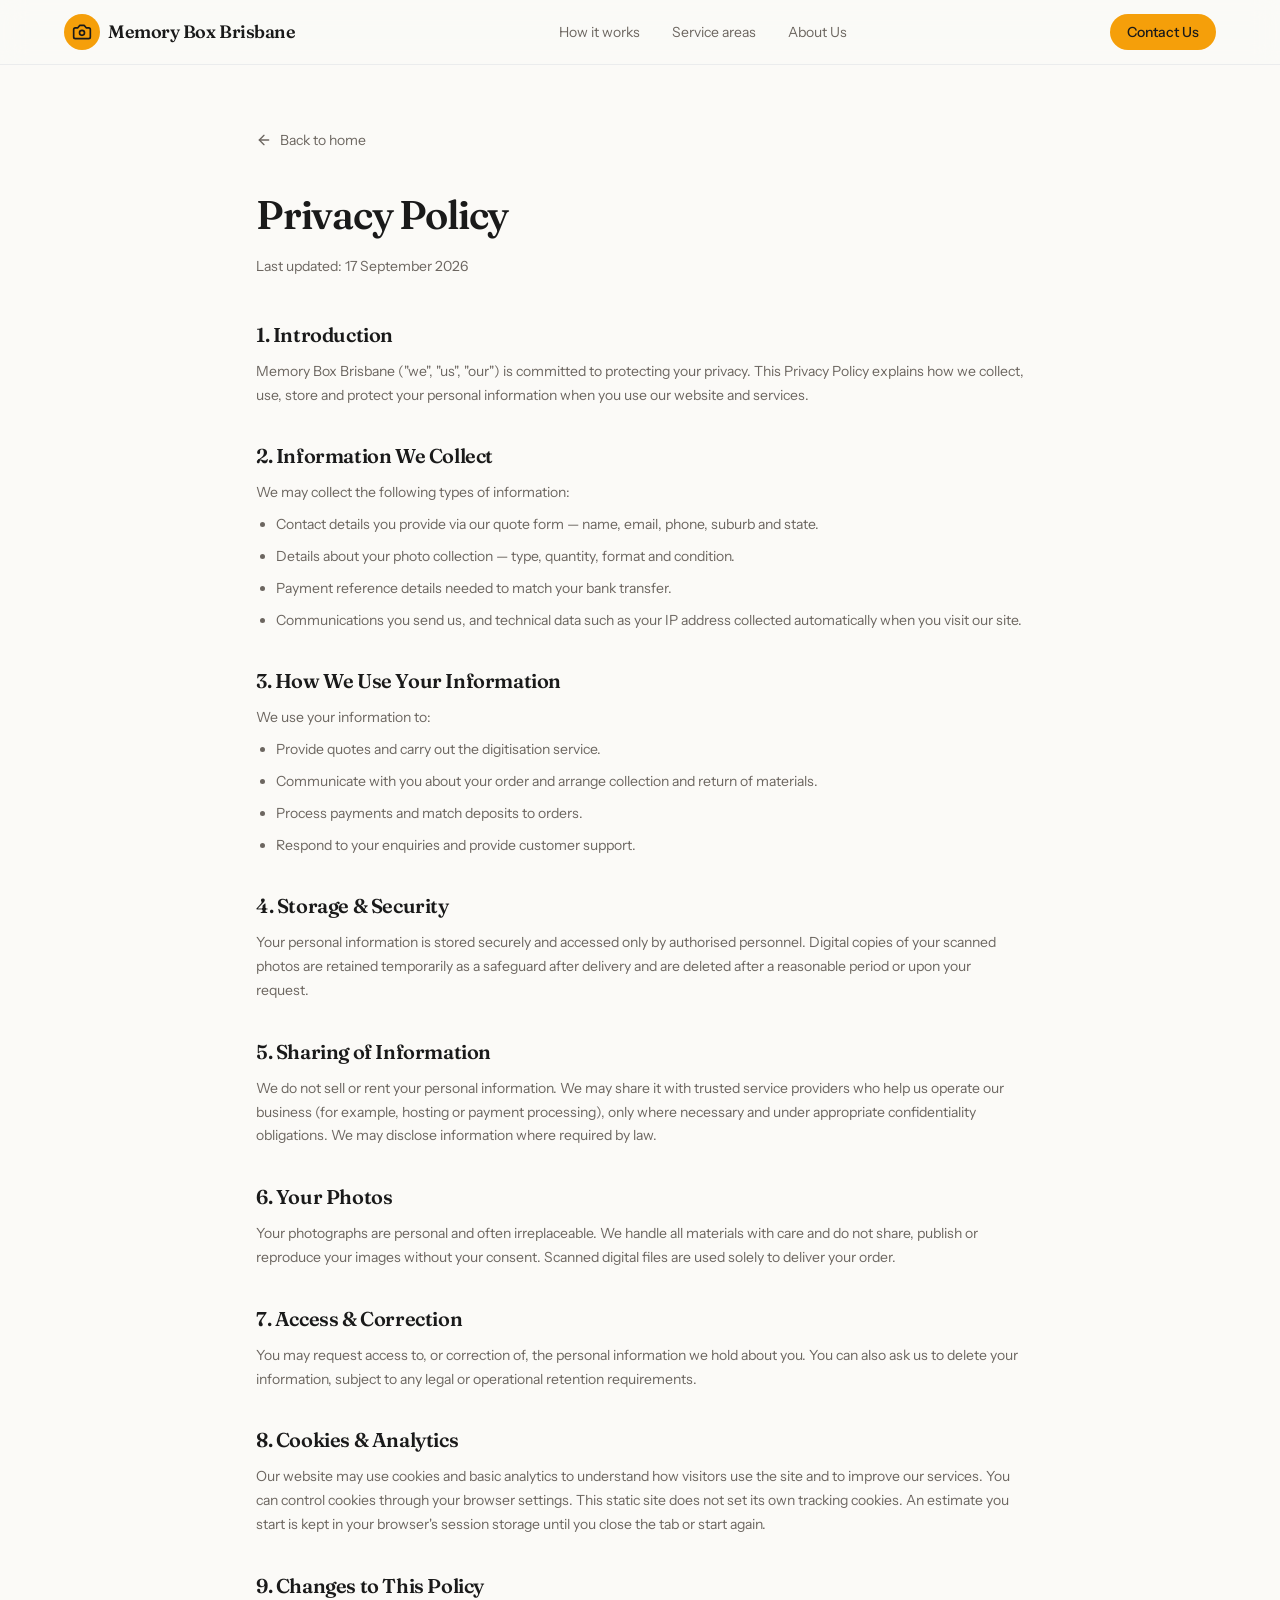
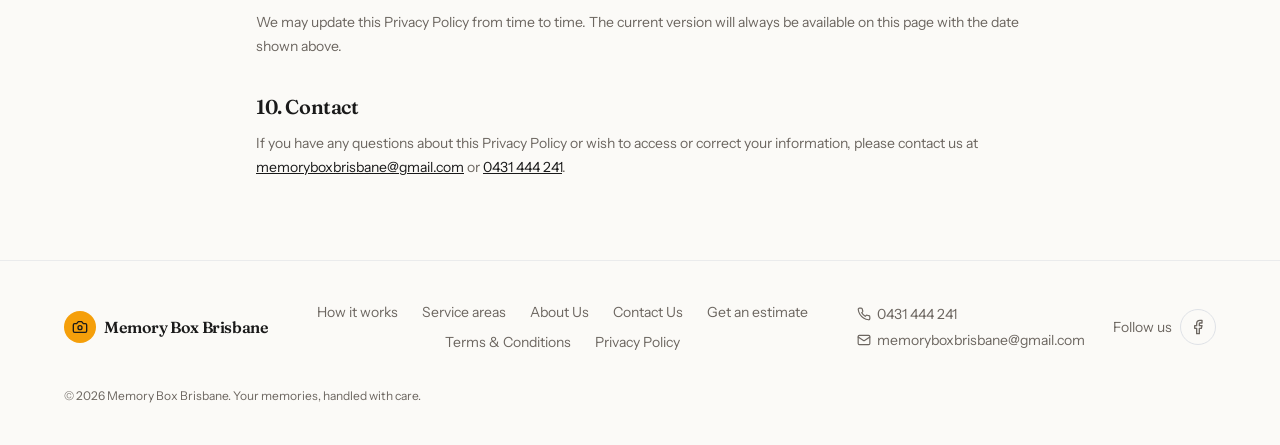
==== privacy/index.html @ 36e0ad59 "Add a static Memory Box Brisbane site for GitHub Pages. Rebuild the public homepage, estimate questi" ====
<!DOCTYPE html>
<html lang="en-AU">
<head>
  <meta charset="utf-8">
  <meta name="viewport" content="width=device-width, initial-scale=1">
  <title>Privacy | Memory Box Brisbane</title>
  <meta name="description" content="Privacy policy for Memory Box Brisbane. How we collect, use, and protect your personal information and photographs.">
  <link rel="canonical" href="https://ofirro1.github.io/memory-box-brisbane/privacy/">
  <meta name="theme-color" content="#fbf8f4">
  <link rel="icon" href="../images/logo.png" type="image/png">
  <link rel="preconnect" href="https://fonts.googleapis.com">
  <link rel="preconnect" href="https://fonts.gstatic.com" crossorigin>
  <link href="https://fonts.googleapis.com/css2?family=Fraunces:opsz,wght@9..144,400;9..144,500;9..144,600;9..144,700&family=Instrument+Sans:wght@400;500;600;700&display=swap" rel="stylesheet">
  <link rel="stylesheet" href="../css/styles.css">
</head>
<body>
  <a class="skip-link" href="#main">Skip to content</a>
  <header class="site-header">
    <div class="wrap header-inner">
      <a class="brand" href="../">
        <span class="brand-mark"><svg class="icon icon-md" aria-hidden="true"><use href="../icons.svg#i-camera"></use></svg></span>
        Memory Box Brisbane
      </a>
      <nav class="nav-desktop" aria-label="Primary">
        <a href="../#how-it-works">How it works</a>
        <a href="../#areas">Service areas</a>
        <a href="../#about">About Us</a>
      </nav>
      <div class="header-actions">
        <a class="btn btn-primary btn-sm header-cta" href="mailto:memoryboxbrisbane@gmail.com?subject=I%20want%20to%20know%20more">Contact Us</a>
        <button class="nav-toggle" type="button" data-nav-toggle aria-expanded="false" aria-controls="mobile-nav" aria-label="Toggle menu">
          <svg class="icon icon-md" data-icon-menu aria-hidden="true"><use href="../icons.svg#i-menu"></use></svg>
          <svg class="icon icon-md" data-icon-close aria-hidden="true"><use href="../icons.svg#i-x"></use></svg>
        </button>
      </div>
    </div>
    <div class="mobile-nav" id="mobile-nav" data-nav-panel hidden>
      <a href="../#how-it-works">How it works</a>
      <a href="../#areas">Service areas</a>
      <a href="../#about">About Us</a>
      <a class="btn btn-primary btn-sm" href="mailto:memoryboxbrisbane@gmail.com?subject=I%20want%20to%20know%20more">
        <svg class="icon" aria-hidden="true"><use href="../icons.svg#i-mail"></use></svg>
        Contact Us
      </a>
    </div>
  </header>

  <main id="main" class="legal">
    <article class="wrap-legal">
      <a class="back-link" href="../">
        <svg class="icon" aria-hidden="true"><use href="../icons.svg#i-arrowleft"></use></svg>
        Back to home
      </a>
      <h1>Privacy Policy</h1>
      <p class="updated">Last updated: 17 September 2026</p>
      <div class="legal-body">
        <section>
          <h2>1. Introduction</h2>
          <p>Memory Box Brisbane ("we", "us", "our") is committed to protecting your privacy. This Privacy Policy explains how we collect, use, store and protect your personal information when you use our website and services.</p>
        </section>
        <section>
          <h2>2. Information We Collect</h2>
          <p>We may collect the following types of information:</p>
          <ul>
            <li>Contact details you provide via our quote form — name, email, phone, suburb and state.</li>
            <li>Details about your photo collection — type, quantity, format and condition.</li>
            <li>Payment reference details needed to match your bank transfer.</li>
            <li>Communications you send us, and technical data such as your IP address collected automatically when you visit our site.</li>
          </ul>
        </section>
        <section>
          <h2>3. How We Use Your Information</h2>
          <p>We use your information to:</p>
          <ul>
            <li>Provide quotes and carry out the digitisation service.</li>
            <li>Communicate with you about your order and arrange collection and return of materials.</li>
            <li>Process payments and match deposits to orders.</li>
            <li>Respond to your enquiries and provide customer support.</li>
          </ul>
        </section>
        <section>
          <h2>4. Storage &amp; Security</h2>
          <p>Your personal information is stored securely and accessed only by authorised personnel. Digital copies of your scanned photos are retained temporarily as a safeguard after delivery and are deleted after a reasonable period or upon your request.</p>
        </section>
        <section>
          <h2>5. Sharing of Information</h2>
          <p>We do not sell or rent your personal information. We may share it with trusted service providers who help us operate our business (for example, hosting or payment processing), only where necessary and under appropriate confidentiality obligations. We may disclose information where required by law.</p>
        </section>
        <section>
          <h2>6. Your Photos</h2>
          <p>Your photographs are personal and often irreplaceable. We handle all materials with care and do not share, publish or reproduce your images without your consent. Scanned digital files are used solely to deliver your order.</p>
        </section>
        <section>
          <h2>7. Access &amp; Correction</h2>
          <p>You may request access to, or correction of, the personal information we hold about you. You can also ask us to delete your information, subject to any legal or operational retention requirements.</p>
        </section>
        <section>
          <h2>8. Cookies &amp; Analytics</h2>
          <p>Our website may use cookies and basic analytics to understand how visitors use the site and to improve our services. You can control cookies through your browser settings. This static site does not set its own tracking cookies. An estimate you start is kept in your browser's session storage until you close the tab or start again.</p>
        </section>
        <section>
          <h2>9. Changes to This Policy</h2>
          <p>We may update this Privacy Policy from time to time. The current version will always be available on this page with the date shown above.</p>
        </section>
        <section>
          <h2>10. Contact</h2>
          <p>If you have any questions about this Privacy Policy or wish to access or correct your information, please contact us at <a href="mailto:memoryboxbrisbane@gmail.com">memoryboxbrisbane@gmail.com</a> or <a href="tel:0431444241">0431 444 241</a>.</p>
        </section>
      </div>
    </article>
  </main>

  <footer class="site-footer">
    <div class="wrap">
      <div class="footer-row">
        <a class="brand footer-brand" href="../">
          <span class="brand-mark sm"><svg class="icon" aria-hidden="true"><use href="../icons.svg#i-camera"></use></svg></span>
          Memory Box Brisbane
        </a>
        <nav class="footer-links" aria-label="Footer">
          <a href="../#how-it-works">How it works</a>
          <a href="../#areas">Service areas</a>
          <a href="../#about">About Us</a>
          <a href="mailto:memoryboxbrisbane@gmail.com?subject=I%20want%20to%20know%20more">Contact Us</a>
          <a href="../quote/">Get an estimate</a>
          <a href="../terms/">Terms &amp; Conditions</a>
          <a href="./">Privacy Policy</a>
        </nav>
        <div class="footer-contact">
          <a href="tel:0431444241"><svg class="icon icon-xs" aria-hidden="true"><use href="../icons.svg#i-phone"></use></svg> 0431 444 241</a>
          <a href="mailto:memoryboxbrisbane@gmail.com"><svg class="icon icon-xs" aria-hidden="true"><use href="../icons.svg#i-mail"></use></svg> memoryboxbrisbane@gmail.com</a>
        </div>
        <div class="follow">
          <span>Follow us</span>
          <a class="icon-btn" href="https://www.facebook.com/profile.php?id=61593929076750" target="_blank" rel="noopener noreferrer" aria-label="Follow us on Facebook">
            <svg class="icon" aria-hidden="true"><use href="../icons.svg#i-facebook"></use></svg>
          </a>
        </div>
      </div>
      <p class="copy">© <span id="year">2026</span> Memory Box Brisbane. Your memories, handled with care.</p>
    </div>
  </footer>
  <div class="mobile-bar">
    <div class="mobile-bar-inner">
      <a class="btn btn-call" href="tel:0431444241"><svg class="icon" aria-hidden="true"><use href="../icons.svg#i-phone"></use></svg> Call</a>
      <a class="btn btn-primary" href="mailto:memoryboxbrisbane@gmail.com?subject=I%20want%20to%20know%20more"><svg class="icon" aria-hidden="true"><use href="../icons.svg#i-mail"></use></svg> Contact Us</a>
    </div>
  </div>
  <script src="../js/site.js"></script>
  <script>document.getElementById("year").textContent = new Date().getFullYear();</script>
</body>
</html>
---- css/styles.css ----
/* Memory Box Brisbane — static styles matched to the live site tokens. */

:root {
  --background: 40 33% 97.6%;
  --foreground: 0 0% 10%;
  --card: 0 0% 100%;
  --card-foreground: 0 0% 10%;
  --primary: 38 92% 50%;
  --primary-foreground: 0 0% 10%;
  --secondary: 40 25% 93%;
  --secondary-foreground: 0 0% 10%;
  --muted: 40 25% 93%;
  --muted-foreground: 30 6% 40%;
  --accent: 48 96% 89%;
  --accent-foreground: 0 0% 10%;
  --border: 220 14% 89%;
  --input: 220 14% 89%;
  --ring: 38 92% 50%;
  --radius: 0.75rem;
  --font-heading: "Fraunces", ui-serif, Georgia, serif;
  --font-body: "Instrument Sans", ui-sans-serif, system-ui, sans-serif;
  --shadow-photo: 0 30px 60px -15px rgba(0, 0, 0, 0.25);
  --shadow-card: 0 20px 50px -20px rgba(0, 0, 0, 0.2);
  --header-h: 4rem;
  --bar-h: 4.25rem;
  color-scheme: light;
}

*,
*::before,
*::after {
  box-sizing: border-box;
}

[hidden] {
  display: none !important;
}

html {
  scroll-behavior: smooth;
}

body {
  margin: 0;
  min-height: 100vh;
  background: hsl(var(--background));
  color: hsl(var(--foreground));
  font-family: var(--font-body);
  font-size: 1rem;
  line-height: 1.6;
  -webkit-font-smoothing: antialiased;
  text-rendering: optimizeLegibility;
}

img {
  max-width: 100%;
  display: block;
}

button,
input,
select,
textarea {
  font: inherit;
  color: inherit;
}

a {
  color: inherit;
}

h1,
h2,
h3,
p {
  margin: 0;
}

.skip-link {
  position: absolute;
  left: 1rem;
  top: -4rem;
  z-index: 80;
  background: hsl(var(--primary));
  color: hsl(var(--primary-foreground));
  padding: 0.5rem 1rem;
  border-radius: 999px;
  text-decoration: none;
}

.skip-link:focus {
  top: 0.75rem;
}

.wrap {
  width: min(72rem, calc(100% - 2.5rem));
  margin-inline: auto;
}

.wrap-narrow {
  width: min(42rem, calc(100% - 2.5rem));
  margin-inline: auto;
}

.wrap-legal {
  width: min(48rem, calc(100% - 2.5rem));
  margin-inline: auto;
}

.heading {
  font-family: var(--font-heading);
  font-weight: 500;
  letter-spacing: -0.025em;
  line-height: 1.15;
}

.muted {
  color: hsl(var(--muted-foreground));
}

.icon {
  width: 1rem;
  height: 1rem;
  display: block;
  flex: none;
  overflow: visible;
}

.icon-xs { width: 0.875rem; height: 0.875rem; }
.icon-sm { width: 1rem; height: 1rem; }
.icon-md { width: 1.25rem; height: 1.25rem; }

/* Header */

.site-header {
  position: sticky;
  top: 0;
  z-index: 40;
  border-bottom: 1px solid hsl(var(--border) / 0.6);
  background: hsl(var(--background) / 0.8);
  backdrop-filter: blur(12px);
  -webkit-backdrop-filter: blur(12px);
}

.header-inner {
  height: var(--header-h);
  display: flex;
  align-items: center;
  justify-content: space-between;
  gap: 1rem;
}

.brand {
  display: inline-flex;
  align-items: center;
  gap: 0.5rem;
  text-decoration: none;
  font-family: var(--font-heading);
  font-weight: 600;
  letter-spacing: -0.025em;
  font-size: 1.125rem;
  line-height: 1;
}

.brand-mark {
  width: 2.25rem;
  height: 2.25rem;
  border-radius: 999px;
  background: hsl(var(--primary));
  color: hsl(var(--primary-foreground));
  display: inline-flex;
  align-items: center;
  justify-content: center;
}

.brand-mark.sm {
  width: 2rem;
  height: 2rem;
}

.nav-desktop {
  display: none;
  align-items: center;
  gap: 2rem;
}

.nav-desktop a,
.footer-links a {
  color: hsl(var(--muted-foreground));
  text-decoration: none;
  font-size: 0.875rem;
  transition: color 0.15s ease;
}

.nav-desktop a:hover,
.footer-links a:hover,
.text-link:hover {
  color: hsl(var(--foreground));
}

.header-actions {
  display: flex;
  align-items: center;
  gap: 0.5rem;
}

.nav-toggle {
  display: inline-flex;
  align-items: center;
  justify-content: center;
  width: 2.5rem;
  height: 2.5rem;
  border: 0;
  background: transparent;
  padding: 0;
  cursor: pointer;
  border-radius: 999px;
}

.nav-toggle:hover {
  background: hsl(var(--secondary));
}

.mobile-nav {
  display: none;
  border-top: 1px solid hsl(var(--border) / 0.6);
  background: hsl(var(--background));
  padding: 1rem 1.25rem 1.15rem;
}

.mobile-nav.is-open {
  display: block;
}

.nav-toggle [data-icon-close] {
  display: none;
}

.nav-toggle.is-open [data-icon-menu] {
  display: none;
}

.nav-toggle.is-open [data-icon-close] {
  display: block;
}

.mobile-nav a {
  display: block;
  text-decoration: none;
  font-size: 0.875rem;
  padding: 0.45rem 0;
}

.mobile-nav a.btn {
  display: inline-flex;
  margin-top: 0.35rem;
}

.mobile-nav .btn {
  width: 100%;
  margin-top: 0.55rem;
}

/* Buttons */

.btn {
  display: inline-flex;
  align-items: center;
  justify-content: center;
  gap: 0.45rem;
  border: 1px solid transparent;
  border-radius: 999px;
  text-decoration: none;
  cursor: pointer;
  font-weight: 500;
  line-height: 1;
  white-space: nowrap;
  transition: background-color 0.15s ease, color 0.15s ease, border-color 0.15s ease, opacity 0.15s ease;
}

.btn:focus-visible,
.nav-toggle:focus-visible,
.choice:focus-visible,
.field input:focus-visible,
.field select:focus-visible,
.field textarea:focus-visible,
.text-link:focus-visible,
.icon-btn:focus-visible {
  outline: 2px solid hsl(var(--ring));
  outline-offset: 2px;
}

.btn-primary {
  background: hsl(var(--primary));
  color: hsl(var(--primary-foreground));
}

.btn-primary:hover {
  background: hsl(var(--primary) / 0.9);
}

.btn-ghost {
  background: transparent;
  color: hsl(var(--foreground));
}

.btn-ghost:hover {
  background: hsl(var(--accent));
}

.btn-outline {
  background: hsl(var(--card));
  border-color: hsl(var(--border));
}

.btn-outline:hover {
  background: hsl(var(--accent));
}

.btn-sm {
  height: 2.25rem;
  padding: 0 1rem;
  font-size: 0.875rem;
}

.btn-lg {
  height: 3rem;
  padding: 0 1.75rem;
  font-size: 1rem;
}

.btn:disabled {
  opacity: 0.5;
  cursor: not-allowed;
}

.header-cta {
  display: none;
}

.text-link {
  color: hsl(var(--muted-foreground));
  font-size: 0.875rem;
  font-weight: 500;
  text-decoration: none;
}

.text-link:hover {
  color: hsl(var(--foreground));
}

.inline-actions {
  display: flex;
  flex-wrap: wrap;
  align-items: center;
  gap: 0.75rem;
}

/* Hero */

.hero {
  padding: 4rem 0;
}

.hero-grid,
.split {
  display: grid;
  grid-template-columns: 1fr;
  gap: 2.5rem;
  align-items: center;
}

.hero h1 {
  margin-top: 1.25rem;
  font-family: var(--font-heading);
  font-weight: 500;
  font-size: 2.25rem;
  line-height: 1.05;
  letter-spacing: -0.03em;
  text-wrap: balance;
}

.lede {
  margin-top: 1.25rem;
  max-width: 28rem;
  font-size: 1.125rem;
  color: hsl(var(--muted-foreground));
}

.hero .inline-actions {
  margin-top: 2rem;
}

.pill {
  display: inline-flex;
  align-items: center;
  gap: 0.5rem;
  border-radius: 999px;
  background: hsl(var(--accent));
  color: hsl(var(--accent-foreground));
  padding: 0.25rem 0.75rem;
  font-size: 0.75rem;
  font-weight: 500;
}

.pill .icon {
  color: hsl(var(--primary));
}

.pill-soft {
  background: hsl(var(--primary) / 0.1);
  color: hsl(var(--primary));
  font-weight: 600;
}

.photo-frame {
  overflow: hidden;
  border-radius: 1rem;
  box-shadow: var(--shadow-photo);
  background: hsl(var(--secondary));
}

.photo-frame img {
  width: 100%;
  height: 100%;
  object-fit: cover;
}

.ratio-4-5 { aspect-ratio: 4 / 5; }
.ratio-4-3 { aspect-ratio: 4 / 3; }
.ratio-1 { aspect-ratio: 1; }

/* How it works */

.how {
  position: relative;
  padding: 4rem 0;
}

.how::before {
  content: "";
  pointer-events: none;
  position: absolute;
  inset: 0;
  opacity: 0.5;
  background-image: radial-gradient(#0000000a 1px, transparent 1px);
  background-size: 3px 3px;
}

.how .wrap,
.band .wrap,
.contact .wrap {
  position: relative;
}

.section-title {
  font-family: var(--font-heading);
  font-weight: 500;
  letter-spacing: -0.025em;
  font-size: 1.875rem;
  line-height: 1.15;
}

.section-lead {
  margin-top: 0.75rem;
  font-size: 1.125rem;
  color: hsl(var(--muted-foreground));
}

.steps {
  list-style: none;
  margin: 2rem 0 0;
  padding: 0;
  display: grid;
  gap: 1.5rem;
}

.steps li {
  display: flex;
  gap: 1rem;
}

.step-icon {
  width: 2.75rem;
  height: 2.75rem;
  flex: none;
  border-radius: 999px;
  background: hsl(var(--primary));
  color: hsl(var(--primary-foreground));
  display: inline-flex;
  align-items: center;
  justify-content: center;
}

.step-title {
  font-family: var(--font-heading);
  font-size: 1.125rem;
  font-weight: 500;
}

.step-text {
  margin-top: 0.25rem;
  color: hsl(var(--muted-foreground));
}

/* Local + about share the warm band */

.band {
  background: color-mix(in hsl, hsl(var(--secondary)) 40%, hsl(var(--background)));
  padding: 4rem 0;
}

.local-grid {
  display: grid;
  gap: 2.5rem;
  align-items: center;
}

.local-copy .section-lead {
  margin-top: 1rem;
}

.chips {
  display: flex;
  flex-wrap: wrap;
  gap: 0.5rem;
  margin-top: 1.5rem;
}

.chip {
  display: inline-flex;
  align-items: center;
  gap: 0.375rem;
  border-radius: 999px;
  border: 1px solid hsl(var(--border));
  background: hsl(var(--card));
  padding: 0.5rem 1rem;
  font-size: 0.875rem;
  font-weight: 500;
}

.chip .icon {
  color: hsl(var(--primary));
}

.price-card {
  border-radius: 1rem;
  border: 1px solid hsl(var(--border));
  background: hsl(var(--card));
  padding: 2rem;
  box-shadow: var(--shadow-card);
}

.price-card h3 {
  margin-top: 1rem;
  font-family: var(--font-heading);
  font-weight: 500;
  font-size: 1.5rem;
  letter-spacing: -0.02em;
  line-height: 1.25;
}

.price-card p {
  margin-top: 0.75rem;
  color: hsl(var(--muted-foreground));
}

.choice {
  position: relative;
}

.choice input[type="radio"] {
  position: absolute;
  opacity: 0;
  width: 1px;
  height: 1px;
  margin: 0;
}

.choice-check .icon {
  opacity: 0;
}

.choice.is-selected .choice-check .icon {
  opacity: 1;
}

.about-intro {
  max-width: 42rem;
  margin: 0 auto;
  text-align: center;
}

.about-intro .section-title {
  margin-top: 1rem;
}

.about-intro .section-lead {
  margin-top: 1rem;
}

.team {
  margin-top: 3.5rem;
  display: grid;
  gap: 2.5rem;
}

.person {
  display: flex;
  flex-direction: column;
  overflow: hidden;
  border-radius: 1rem;
  border: 1px solid hsl(var(--border));
  background: hsl(var(--card));
  box-shadow: var(--shadow-card);
}

.person-photo {
  position: relative;
  overflow: hidden;
}

.person-photo img {
  width: 100%;
  height: 100%;
  object-fit: cover;
  aspect-ratio: 4 / 5;
}

.person-tag {
  position: absolute;
  left: 1rem;
  top: 1rem;
  display: inline-flex;
  align-items: center;
  gap: 0.375rem;
  border-radius: 999px;
  background: hsl(var(--background) / 0.9);
  backdrop-filter: blur(6px);
  padding: 0.25rem 0.75rem;
  font-size: 0.75rem;
  font-weight: 600;
}

.person-tag .icon {
  color: hsl(var(--primary));
}

.person-body {
  padding: 1.75rem;
  display: flex;
  flex-direction: column;
  flex: 1;
}

.person-body h3 {
  font-family: var(--font-heading);
  font-size: 1.5rem;
  font-weight: 500;
  letter-spacing: -0.02em;
}

.person-role {
  margin-top: 0.25rem;
  font-size: 0.875rem;
  font-weight: 500;
  color: hsl(var(--primary));
}

.person-bio {
  margin-top: 1rem;
  display: grid;
  gap: 0.75rem;
}

.person-bio p {
  color: hsl(var(--muted-foreground));
}

/* Contact */

.contact {
  padding: 4rem 0;
}

.contact-lines {
  margin-top: 1.5rem;
  display: grid;
  gap: 0.5rem;
}

.contact-lines a {
  display: inline-flex;
  align-items: center;
  gap: 0.5rem;
  text-decoration: none;
  font-weight: 500;
}

.contact-lines a:hover {
  color: hsl(var(--primary));
}

.contact-lines .icon,
.contact-aside .icon,
.fine .icon {
  color: hsl(var(--primary));
}

.contact-actions {
  margin-top: 1.5rem;
}

.fb-link {
  display: inline-flex;
  align-items: center;
  gap: 0.5rem;
  color: hsl(var(--muted-foreground));
  text-decoration: none;
  font-size: 0.875rem;
  font-weight: 500;
}

.fb-link:hover {
  color: hsl(var(--primary));
}

.icon-btn {
  width: 2.25rem;
  height: 2.25rem;
  border-radius: 999px;
  border: 1px solid hsl(var(--border));
  display: inline-flex;
  align-items: center;
  justify-content: center;
  color: hsl(var(--muted-foreground));
  text-decoration: none;
  transition: background-color 0.15s ease, color 0.15s ease, border-color 0.15s ease;
}

.fb-link:hover .icon-btn,
.icon-btn:hover {
  border-color: hsl(var(--primary));
  background: hsl(var(--primary));
  color: hsl(var(--primary-foreground));
}

.fine {
  margin-top: 1.5rem;
  display: flex;
  align-items: center;
  gap: 0.375rem;
  font-size: 0.875rem;
  color: hsl(var(--muted-foreground));
}

/* Footer */

.site-footer {
  border-top: 1px solid hsl(var(--border) / 0.6);
  background: hsl(var(--background));
  padding: 2.5rem 0 1.5rem;
}

.footer-row {
  display: flex;
  flex-direction: column;
  align-items: flex-start;
  gap: 1.5rem;
}

.footer-links {
  display: flex;
  flex-wrap: wrap;
  gap: 0.5rem 1.5rem;
}

.footer-contact {
  display: grid;
  gap: 0.25rem;
}

.footer-contact a {
  display: inline-flex;
  align-items: center;
  gap: 0.375rem;
  color: hsl(var(--muted-foreground));
  text-decoration: none;
  font-size: 0.875rem;
}

.footer-contact a:hover {
  color: hsl(var(--foreground));
}

.follow {
  display: flex;
  align-items: center;
  gap: 0.5rem;
  color: hsl(var(--muted-foreground));
  font-size: 0.875rem;
}

.copy {
  margin-top: 2rem;
  font-size: 0.75rem;
  color: hsl(var(--muted-foreground));
}

.brand.footer-brand {
  font-size: 1rem;
}

/* Mobile call bar */

.mobile-bar {
  position: fixed;
  left: 0;
  right: 0;
  bottom: 0;
  z-index: 30;
  border-top: 1px solid hsl(var(--border) / 0.6);
  background: hsl(var(--background) / 0.85);
  backdrop-filter: blur(12px);
  -webkit-backdrop-filter: blur(12px);
  padding: 0.75rem 1rem;
}

.mobile-bar-inner {
  display: flex;
  gap: 0.5rem;
}

.mobile-bar .btn {
  flex: 1;
  height: 2.5rem;
  font-size: 0.875rem;
}

.btn-call {
  background: transparent;
  border-color: hsl(var(--border));
}

.btn-call .icon {
  color: hsl(var(--primary));
}

main {
  padding-bottom: calc(var(--bar-h) + 0.5rem);
}

.site-footer {
  margin-bottom: var(--bar-h);
}

/* Legal */

.legal {
  padding: 4rem 0 5rem;
}

.back-link {
  display: inline-flex;
  align-items: center;
  gap: 0.5rem;
  margin-bottom: 2rem;
  color: hsl(var(--muted-foreground));
  text-decoration: none;
  font-size: 0.875rem;
}

.back-link:hover {
  color: hsl(var(--foreground));
}

.legal h1 {
  font-family: var(--font-heading);
  font-weight: 600;
  font-size: 2.25rem;
  letter-spacing: -0.03em;
}

.updated {
  margin-top: 0.5rem;
  font-size: 0.875rem;
  color: hsl(var(--muted-foreground));
}

.legal-body {
  margin-top: 2.5rem;
  display: grid;
  gap: 2rem;
  font-size: 0.875rem;
  line-height: 1.7;
  color: hsl(var(--muted-foreground));
}

.legal-body h2 {
  font-family: var(--font-heading);
  font-size: 1.25rem;
  font-weight: 600;
  color: hsl(var(--foreground));
  letter-spacing: -0.02em;
}

.legal-body p,
.legal-body li {
  margin-top: 0.5rem;
}

.legal-body ul {
  margin: 0.5rem 0 0;
  padding-left: 1.25rem;
}

.legal-body a {
  color: hsl(var(--foreground));
}

/* Quote */

.quote {
  padding: 3rem 0 4.5rem;
}

.quote-intro {
  text-align: center;
}

.quote-intro h1 {
  font-family: var(--font-heading);
  font-weight: 500;
  font-size: 1.875rem;
  letter-spacing: -0.025em;
}

.quote-intro p {
  margin-top: 0.75rem;
  color: hsl(var(--muted-foreground));
}

.quote-card {
  margin-top: 2rem;
}

.progress-meta {
  display: flex;
  justify-content: space-between;
  margin-bottom: 0.5rem;
  font-size: 0.75rem;
  color: hsl(var(--muted-foreground));
}

.progress-bars {
  display: flex;
  gap: 0.375rem;
}

.progress-bars span {
  height: 0.375rem;
  flex: 1;
  border-radius: 999px;
  background: hsl(var(--border));
  transition: background-color 0.4s ease;
}

.progress-bars span.is-on {
  background: hsl(var(--primary));
}

.step {
  min-height: 20rem;
  margin-top: 1.5rem;
}

.step h2 {
  font-family: var(--font-heading);
  font-weight: 500;
  font-size: 1.5rem;
}

.step .hint {
  margin-top: 0.25rem;
  font-size: 0.875rem;
  color: hsl(var(--muted-foreground));
}

.choices {
  margin-top: 1.25rem;
  display: grid;
  gap: 0.75rem;
}

.choice {
  width: 100%;
  display: flex;
  align-items: center;
  gap: 0.75rem;
  text-align: left;
  border-radius: 1rem;
  border: 1px solid hsl(var(--border));
  background: hsl(var(--card));
  padding: 1rem;
  cursor: pointer;
  transition: border-color 0.2s ease, background-color 0.2s ease, box-shadow 0.2s ease;
}

.choice:hover {
  border-color: hsl(var(--primary) / 0.5);
  background: hsl(var(--accent) / 0.4);
}

.choice.is-selected {
  border-color: hsl(var(--primary));
  background: hsl(var(--accent));
  box-shadow: 0 8px 30px -12px rgba(245, 158, 11, 0.45);
}

.choice-icon {
  width: 2.5rem;
  height: 2.5rem;
  flex: none;
  border-radius: 0.75rem;
  display: inline-flex;
  align-items: center;
  justify-content: center;
  background: hsl(var(--secondary));
  color: hsl(var(--muted-foreground));
}

.choice.is-selected .choice-icon {
  background: hsl(var(--primary));
  color: hsl(var(--primary-foreground));
}

.choice-copy {
  flex: 1;
  min-width: 0;
}

.choice-copy strong {
  display: block;
  font-weight: 500;
}

.choice-copy span {
  display: block;
  margin-top: 0.125rem;
  font-size: 0.875rem;
  color: hsl(var(--muted-foreground));
  font-weight: 400;
}

.choice-check {
  width: 1.25rem;
  height: 1.25rem;
  border-radius: 999px;
  border: 1px solid hsl(var(--border));
  display: inline-flex;
  align-items: center;
  justify-content: center;
  flex: none;
}

.choice.is-selected .choice-check {
  border-color: hsl(var(--primary));
  background: hsl(var(--primary));
  color: hsl(var(--primary-foreground));
}

.fields {
  margin-top: 1.25rem;
  display: grid;
  gap: 1rem;
}

.field-row {
  display: grid;
  gap: 1rem;
}

.field label {
  display: block;
  margin-bottom: 0.5rem;
  font-size: 0.875rem;
  font-weight: 500;
}

.field input,
.field select,
.field textarea {
  width: 100%;
  border-radius: 0.75rem;
  border: 1px solid hsl(var(--input));
  background: transparent;
  box-shadow: 0 1px 2px rgba(0, 0, 0, 0.04);
  padding: 0 0.75rem;
  height: 3rem;
}

.field textarea {
  height: auto;
  padding: 0.75rem;
  resize: vertical;
}

.review {
  margin-top: 1.25rem;
  border: 1px solid hsl(var(--border));
  border-radius: 1rem;
  background: hsl(var(--card));
  overflow: hidden;
}

.review div {
  display: flex;
  justify-content: space-between;
  gap: 1rem;
  padding: 0.75rem 1rem;
  border-top: 1px solid hsl(var(--border));
}

.review div:first-child {
  border-top: 0;
}

.review dt {
  font-size: 0.875rem;
  color: hsl(var(--muted-foreground));
}

.review dd {
  margin: 0;
  font-size: 0.875rem;
  font-weight: 500;
  text-align: right;
}

.wizard-nav {
  margin-top: 2rem;
  display: flex;
  align-items: center;
  justify-content: space-between;
  gap: 0.75rem;
}

.estimate {
  margin-top: 2rem;
}

.estimate-hero {
  text-align: center;
}

.plan-card {
  margin-top: 2rem;
  border-radius: 1.5rem;
  border: 1px solid hsl(var(--border));
  background: hsl(var(--card));
  padding: 2rem 1.25rem;
  text-align: center;
  box-shadow: 0 20px 60px -25px rgba(0, 0, 0, 0.25);
}

.plan-kicker {
  font-size: 0.875rem;
  color: hsl(var(--muted-foreground));
}

.plan-price {
  margin-top: 0.5rem;
  font-family: var(--font-heading);
  font-weight: 600;
  font-size: clamp(2.6rem, 8vw, 3.75rem);
  letter-spacing: -0.03em;
  line-height: 1;
}

.discount-badge {
  margin-top: 1rem;
  display: inline-flex;
  align-items: center;
  gap: 0.5rem;
  border-radius: 999px;
  background: hsl(var(--primary));
  color: hsl(var(--primary-foreground));
  padding: 0.5rem 1.25rem;
  font-size: 1rem;
  font-weight: 700;
  box-shadow: 0 1px 2px rgba(0, 0, 0, 0.06);
}

.plan-note {
  margin-top: 0.75rem;
  font-size: 0.875rem;
  color: hsl(var(--muted-foreground));
}

.plan-meta {
  margin-top: 1.25rem;
  display: flex;
  flex-wrap: wrap;
  justify-content: center;
  gap: 0.25rem 0.5rem;
  font-size: 0.75rem;
  color: hsl(var(--muted-foreground));
}

.accept-panel,
.paid-panel {
  margin-top: 2rem;
  border-radius: 1.5rem;
  border: 1px solid hsl(var(--border));
  background: color-mix(in hsl, hsl(var(--secondary)) 40%, hsl(var(--background)));
  padding: 1.5rem 1.25rem 1.75rem;
  text-align: left;
}

.accept-panel h2,
.bank-card h3,
.next-card h3 {
  font-family: var(--font-heading);
  font-weight: 500;
  font-size: 1.25rem;
}

.accept-panel > p,
.bank-card > p,
.next-card > p {
  margin-top: 0.5rem;
  font-size: 0.875rem;
  color: hsl(var(--muted-foreground));
}

.deposit-row {
  margin-top: 1rem;
  display: flex;
  align-items: center;
  gap: 0.75rem;
  border-radius: 1rem;
  border: 1px solid hsl(var(--border));
  background: hsl(var(--card));
  padding: 1rem;
  font-size: 0.875rem;
  color: hsl(var(--muted-foreground));
}

.deposit-row strong {
  margin-left: auto;
  font-family: var(--font-heading);
  font-size: 1.5rem;
  font-weight: 600;
  color: hsl(var(--foreground));
}

.accept-panel .btn,
.stack-btn {
  width: 100%;
  margin-top: 1.25rem;
}

.accepted-banner {
  display: flex;
  align-items: center;
  gap: 0.5rem;
  border-radius: 1rem;
  background: hsl(var(--primary) / 0.1);
  color: hsl(var(--primary));
  padding: 1rem;
  font-weight: 500;
}

.after-grid {
  margin-top: 1.25rem;
  display: grid;
  gap: 1.25rem;
}

.bank-card,
.next-card {
  border-radius: 1rem;
  border: 1px solid hsl(var(--border));
  background: hsl(var(--card));
  padding: 1.5rem;
}

.copy-list {
  margin-top: 1rem;
  display: grid;
  gap: 0.5rem;
}

.copy-row {
  display: flex;
  align-items: center;
  justify-content: space-between;
  gap: 0.75rem;
  border: 1px solid hsl(var(--border));
  border-radius: 0.5rem;
  padding: 0.5rem 0.75rem;
}

.copy-row p {
  font-size: 0.75rem;
  color: hsl(var(--muted-foreground));
}

.copy-row strong {
  display: block;
  font-weight: 500;
  font-size: 0.95rem;
}

.copy-row strong.hl {
  color: hsl(var(--primary));
}

.copy-btn {
  display: inline-flex;
  align-items: center;
  gap: 0.25rem;
  border: 0;
  background: transparent;
  color: hsl(var(--muted-foreground));
  font-size: 0.75rem;
  cursor: pointer;
  padding: 0.25rem;
}

.copy-btn:hover {
  color: hsl(var(--foreground));
}

.next-list {
  margin: 0.75rem 0 0;
  padding: 0;
  list-style: none;
  display: grid;
  gap: 0.75rem;
  font-size: 0.875rem;
  color: hsl(var(--muted-foreground));
}

.next-list li {
  display: flex;
  gap: 0.5rem;
}

.next-list span {
  color: hsl(var(--foreground));
  font-weight: 500;
}

.track-note {
  margin-top: 1.25rem;
  border-radius: 0.75rem;
  background: hsl(var(--accent));
  padding: 1rem;
}

.track-note p {
  font-size: 0.875rem;
  font-weight: 500;
  color: hsl(var(--foreground));
}

.track-note .small {
  margin-top: 0.25rem;
  font-size: 0.75rem;
  font-weight: 400;
  color: hsl(var(--muted-foreground));
}

.care-line {
  margin-top: 1.5rem;
  display: flex;
  align-items: center;
  justify-content: center;
  gap: 0.375rem;
  font-size: 0.875rem;
  color: hsl(var(--muted-foreground));
}

.care-line .icon {
  color: hsl(var(--primary));
}

.noscript-note {
  margin-top: 1.5rem;
  border-radius: 1rem;
  background: hsl(var(--accent));
  padding: 1rem 1.15rem;
}

@media (min-width: 640px) {
  .hero h1 { font-size: 3rem; }
  .section-title { font-size: 2.25rem; }
  .quote-intro h1 { font-size: 2.25rem; }
  .legal h1 { font-size: 2.5rem; }
  .header-cta { display: inline-flex; }
  .choices,
  .field-row { grid-template-columns: 1fr 1fr; }
  .plan-card { padding: 2rem; }
}

@media (min-width: 768px) {
  .nav-desktop { display: flex; }
  .nav-toggle { display: none; }
  .mobile-nav { display: none !important; }
  .mobile-bar { display: none; }
  main { padding-bottom: 0; }
  .site-footer { margin-bottom: 0; padding-bottom: 2.5rem; }
  .hero { padding: 6rem 0; }
  .hero-grid,
  .split,
  .local-grid { grid-template-columns: 1fr 1fr; gap: 3rem; }
  .hero h1 { font-size: 3.75rem; }
  .how,
  .contact { padding: 6rem 0; }
  .band { padding: 5rem 0; }
  .about { padding-bottom: 6rem; }
  .how-photo { order: 1; }
  .how-copy { order: 2; }
  .team { grid-template-columns: 1fr 1fr; }
  .footer-row {
    display: grid;
    grid-template-columns: auto minmax(0, 1fr) auto auto;
    align-items: center;
    gap: 1.25rem 1.75rem;
  }
  .footer-links {
    justify-content: center;
  }
  .after-grid { grid-template-columns: 1fr 1fr; }
}

@media (max-width: 767px) {
  .how-photo { order: 2; }
  .how-copy { order: 1; }
}

@media (prefers-reduced-motion: reduce) {
  html { scroll-behavior: auto; }
  *,
  *::before,
  *::after {
    transition: none !important;
  }
}
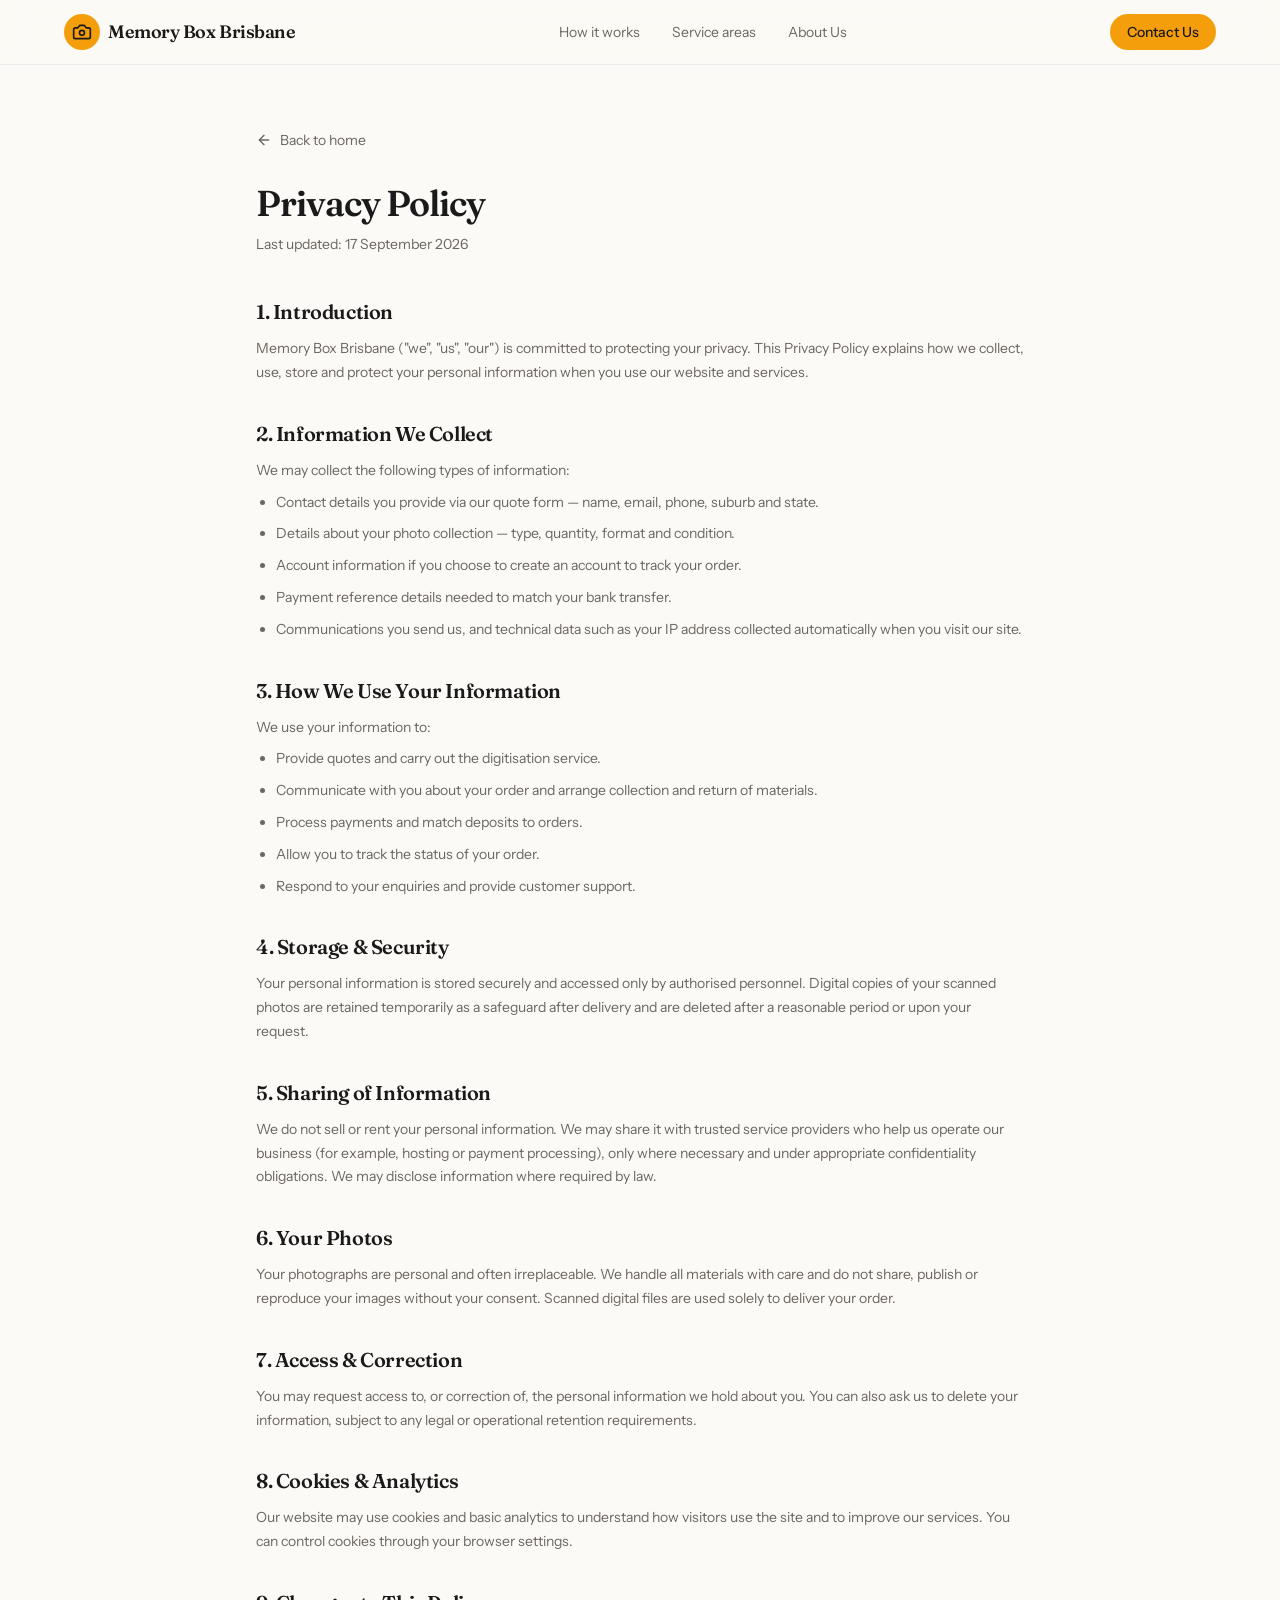
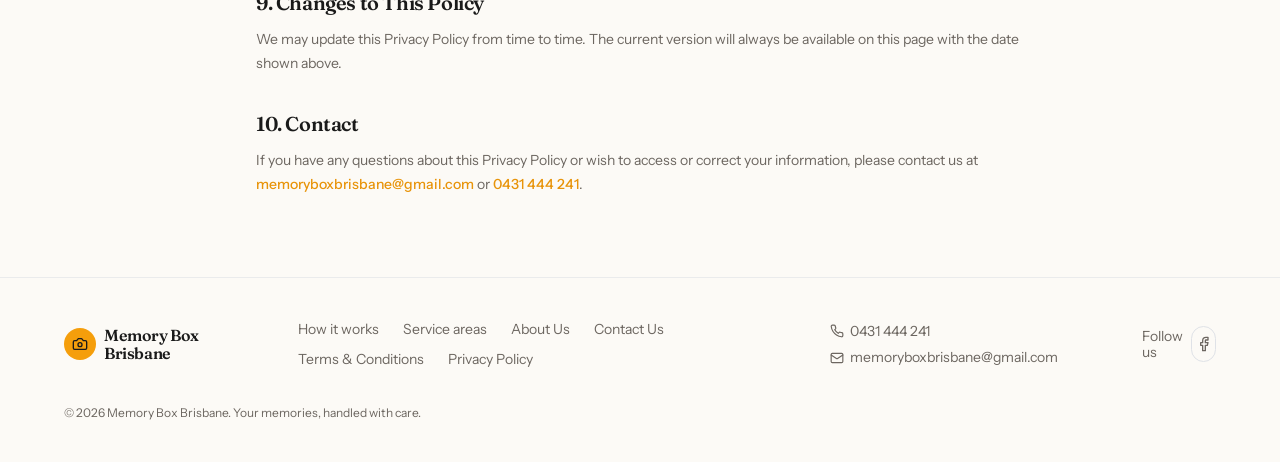
==== commit be03dfd3: "Match the live site spacing, colours, and footer. Tune the cream and amber surfaces, wrap the contac" ====
--- a/privacy/index.html
+++ b/privacy/index.html
@@ -64,6 +64,7 @@
           <ul>
             <li>Contact details you provide via our quote form — name, email, phone, suburb and state.</li>
             <li>Details about your photo collection — type, quantity, format and condition.</li>
+            <li>Account information if you choose to create an account to track your order.</li>
             <li>Payment reference details needed to match your bank transfer.</li>
             <li>Communications you send us, and technical data such as your IP address collected automatically when you visit our site.</li>
           </ul>
@@ -75,6 +76,7 @@
             <li>Provide quotes and carry out the digitisation service.</li>
             <li>Communicate with you about your order and arrange collection and return of materials.</li>
             <li>Process payments and match deposits to orders.</li>
+            <li>Allow you to track the status of your order.</li>
             <li>Respond to your enquiries and provide customer support.</li>
           </ul>
         </section>
@@ -96,7 +98,7 @@
         </section>
         <section>
           <h2>8. Cookies &amp; Analytics</h2>
-          <p>Our website may use cookies and basic analytics to understand how visitors use the site and to improve our services. You can control cookies through your browser settings. This static site does not set its own tracking cookies. An estimate you start is kept in your browser's session storage until you close the tab or start again.</p>
+          <p>Our website may use cookies and basic analytics to understand how visitors use the site and to improve our services. You can control cookies through your browser settings.</p>
         </section>
         <section>
           <h2>9. Changes to This Policy</h2>
@@ -115,14 +117,13 @@
       <div class="footer-row">
         <a class="brand footer-brand" href="../">
           <span class="brand-mark sm"><svg class="icon" aria-hidden="true"><use href="../icons.svg#i-camera"></use></svg></span>
-          Memory Box Brisbane
+          <span class="brand-name">Memory Box Brisbane</span>
         </a>
         <nav class="footer-links" aria-label="Footer">
           <a href="../#how-it-works">How it works</a>
           <a href="../#areas">Service areas</a>
           <a href="../#about">About Us</a>
           <a href="mailto:memoryboxbrisbane@gmail.com?subject=I%20want%20to%20know%20more">Contact Us</a>
-          <a href="../quote/">Get an estimate</a>
           <a href="../terms/">Terms &amp; Conditions</a>
           <a href="./">Privacy Policy</a>
         </nav>
--- a/css/styles.css
+++ b/css/styles.css
@@ -43,7 +43,7 @@
 body {
   margin: 0;
   min-height: 100vh;
-  background: hsl(var(--background));
+  background: #fcfaf6;
   color: hsl(var(--foreground));
   font-family: var(--font-body);
   font-size: 1rem;
@@ -137,7 +137,7 @@
   top: 0;
   z-index: 40;
   border-bottom: 1px solid hsl(var(--border) / 0.6);
-  background: hsl(var(--background) / 0.8);
+  background: rgba(252, 250, 246, 0.8);
   backdrop-filter: blur(12px);
   -webkit-backdrop-filter: blur(12px);
 }
@@ -166,8 +166,8 @@
   width: 2.25rem;
   height: 2.25rem;
   border-radius: 999px;
-  background: hsl(var(--primary));
-  color: hsl(var(--primary-foreground));
+  background: #f59e0b;
+  color: #1a1a1a;
   display: inline-flex;
   align-items: center;
   justify-content: center;
@@ -224,7 +224,7 @@
 .mobile-nav {
   display: none;
   border-top: 1px solid hsl(var(--border) / 0.6);
-  background: hsl(var(--background));
+  background: #fcfaf6;
   padding: 1rem 1.25rem 1.15rem;
 }
 
@@ -291,12 +291,12 @@
 }
 
 .btn-primary {
-  background: hsl(var(--primary));
-  color: hsl(var(--primary-foreground));
+  background: #f59e0b;
+  color: #1a1a1a;
 }
 
 .btn-primary:hover {
-  background: hsl(var(--primary) / 0.9);
+  background: #e8940a;
 }
 
 .btn-ghost {
@@ -332,6 +332,12 @@
 .btn:disabled {
   opacity: 0.5;
   cursor: not-allowed;
+}
+
+.btn-primary:disabled {
+  opacity: 1;
+  background: #f6d48b;
+  color: rgba(26, 26, 26, 0.55);
 }
 
 .header-cta {
@@ -389,6 +395,17 @@
 
 .hero .inline-actions {
   margin-top: 2rem;
+}
+
+.hero .btn-lg,
+.contact .btn-lg {
+  height: 2.75rem;
+  padding: 0 1.35rem;
+  font-size: 1rem;
+}
+
+.contact .section-title {
+  max-width: 13.15em;
 }
 
 .pill {
@@ -485,8 +502,8 @@
   height: 2.75rem;
   flex: none;
   border-radius: 999px;
-  background: hsl(var(--primary));
-  color: hsl(var(--primary-foreground));
+  background: #f59e0b;
+  color: #1a1a1a;
   display: inline-flex;
   align-items: center;
   justify-content: center;
@@ -506,7 +523,7 @@
 /* Local + about share the warm band */
 
 .band {
-  background: color-mix(in hsl, hsl(var(--secondary)) 40%, hsl(var(--background)));
+  background: #f7f5f0;
   padding: 4rem 0;
 }
 
@@ -758,7 +775,7 @@
 
 .site-footer {
   border-top: 1px solid hsl(var(--border) / 0.6);
-  background: hsl(var(--background));
+  background: #fcfaf6;
   padding: 2.5rem 0 1.5rem;
 }
 
@@ -809,6 +826,13 @@
 
 .brand.footer-brand {
   font-size: 1rem;
+  align-items: center;
+  line-height: 1.15;
+}
+
+.brand-name {
+  display: block;
+  max-width: 6.85rem;
 }
 
 /* Mobile call bar */
@@ -820,7 +844,7 @@
   bottom: 0;
   z-index: 30;
   border-top: 1px solid hsl(var(--border) / 0.6);
-  background: hsl(var(--background) / 0.85);
+  background: rgba(252, 250, 246, 0.85);
   backdrop-filter: blur(12px);
   -webkit-backdrop-filter: blur(12px);
   padding: 0.75rem 1rem;
@@ -879,6 +903,7 @@
   font-weight: 600;
   font-size: 2.25rem;
   letter-spacing: -0.03em;
+  line-height: 1.15;
 }
 
 .updated {
@@ -915,7 +940,13 @@
 }
 
 .legal-body a {
-  color: hsl(var(--foreground));
+  color: #e8940a;
+  font-weight: 500;
+  text-decoration: none;
+}
+
+.legal-body a:hover {
+  text-decoration: underline;
 }
 
 /* Quote */
@@ -1397,7 +1428,7 @@
   .hero h1 { font-size: 3rem; }
   .section-title { font-size: 2.25rem; }
   .quote-intro h1 { font-size: 2.25rem; }
-  .legal h1 { font-size: 2.5rem; }
+  .legal h1 { font-size: 2.25rem; }
   .header-cta { display: inline-flex; }
   .choices,
   .field-row { grid-template-columns: 1fr 1fr; }
@@ -1414,23 +1445,31 @@
   .hero { padding: 6rem 0; }
   .hero-grid,
   .split,
-  .local-grid { grid-template-columns: 1fr 1fr; gap: 3rem; }
+  .local-grid { grid-template-columns: 1fr 1fr; gap: 2.5rem; }
   .hero h1 { font-size: 3.75rem; }
   .how,
   .contact { padding: 6rem 0; }
   .band { padding: 5rem 0; }
-  .about { padding-bottom: 6rem; }
+  .about { padding: 4rem 0 6rem; }
   .how-photo { order: 1; }
   .how-copy { order: 2; }
   .team { grid-template-columns: 1fr 1fr; }
   .footer-row {
-    display: grid;
-    grid-template-columns: auto minmax(0, 1fr) auto auto;
+    flex-direction: row;
     align-items: center;
-    gap: 1.25rem 1.75rem;
+    justify-content: space-between;
+    gap: 1.5rem 2rem;
   }
   .footer-links {
-    justify-content: center;
+    max-width: 28rem;
+    justify-content: flex-start;
+  }
+  .follow {
+    max-width: 4.6rem;
+    align-items: center;
+  }
+  .follow span {
+    line-height: 1.2;
   }
   .after-grid { grid-template-columns: 1fr 1fr; }
 }
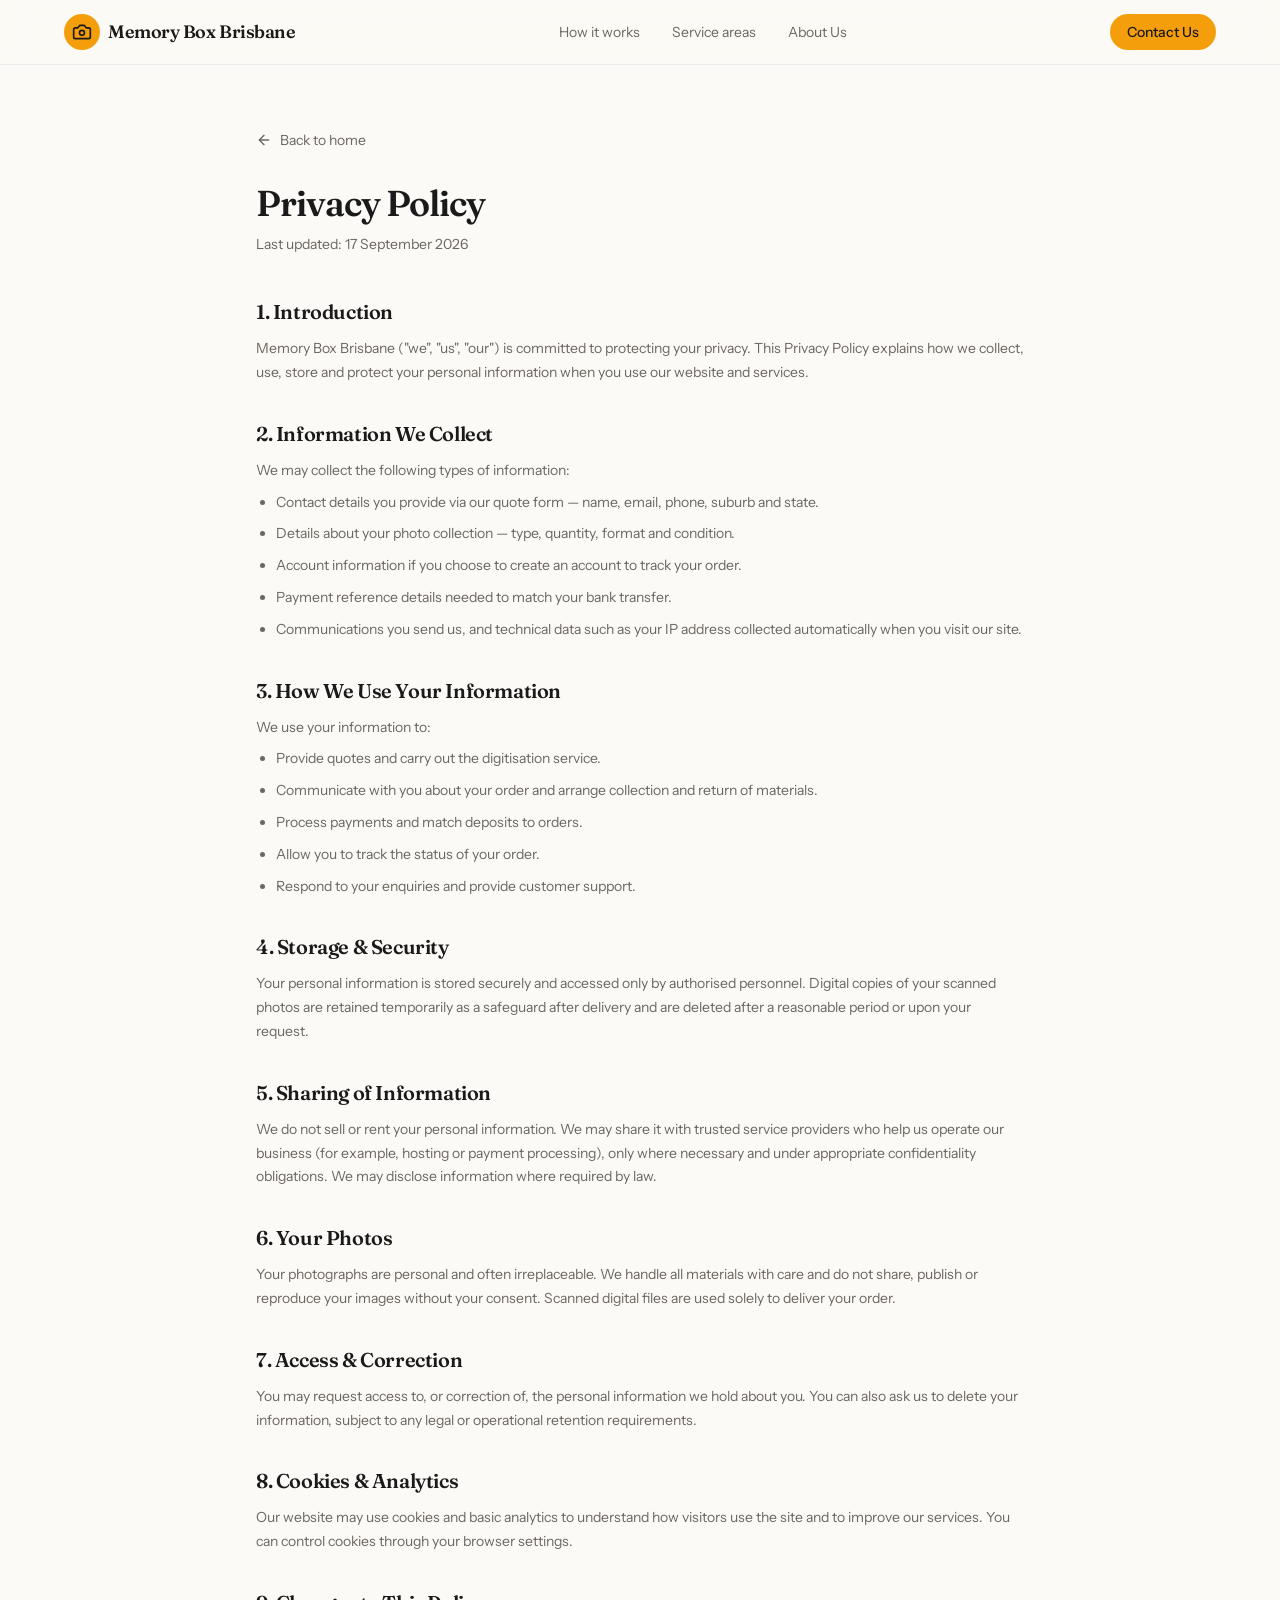
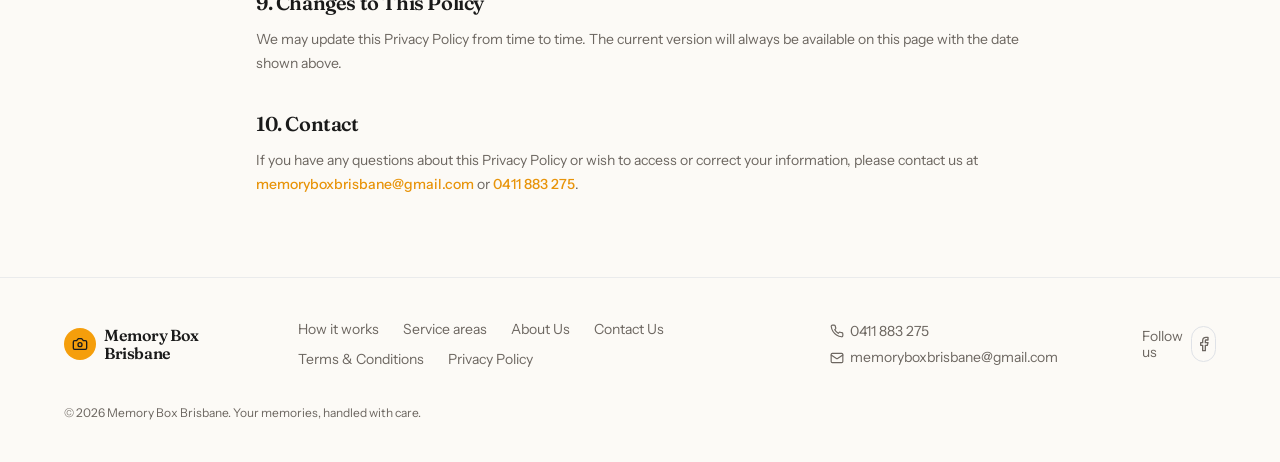
==== commit b0e8521a: "Update the public phone number and switch service copy to We. Replace 0431 444 241 with 0411 883 275" ====
--- a/privacy/index.html
+++ b/privacy/index.html
@@ -5,7 +5,7 @@
   <meta name="viewport" content="width=device-width, initial-scale=1">
   <title>Privacy | Memory Box Brisbane</title>
   <meta name="description" content="Privacy policy for Memory Box Brisbane. How we collect, use, and protect your personal information and photographs.">
-  <link rel="canonical" href="https://ofirro1.github.io/memory-box-brisbane/privacy/">
+  <link rel="canonical" href="https://mymemorybox.com.au/privacy/">
   <meta name="theme-color" content="#fbf8f4">
   <link rel="icon" href="../images/logo.png" type="image/png">
   <link rel="preconnect" href="https://fonts.googleapis.com">
@@ -106,7 +106,7 @@
         </section>
         <section>
           <h2>10. Contact</h2>
-          <p>If you have any questions about this Privacy Policy or wish to access or correct your information, please contact us at <a href="mailto:memoryboxbrisbane@gmail.com">memoryboxbrisbane@gmail.com</a> or <a href="tel:0431444241">0431 444 241</a>.</p>
+          <p>If you have any questions about this Privacy Policy or wish to access or correct your information, please contact us at <a href="mailto:memoryboxbrisbane@gmail.com">memoryboxbrisbane@gmail.com</a> or <a href="tel:+61411883275">0411 883 275</a>.</p>
         </section>
       </div>
     </article>
@@ -128,7 +128,7 @@
           <a href="./">Privacy Policy</a>
         </nav>
         <div class="footer-contact">
-          <a href="tel:0431444241"><svg class="icon icon-xs" aria-hidden="true"><use href="../icons.svg#i-phone"></use></svg> 0431 444 241</a>
+          <a href="tel:+61411883275"><svg class="icon icon-xs" aria-hidden="true"><use href="../icons.svg#i-phone"></use></svg> 0411 883 275</a>
           <a href="mailto:memoryboxbrisbane@gmail.com"><svg class="icon icon-xs" aria-hidden="true"><use href="../icons.svg#i-mail"></use></svg> memoryboxbrisbane@gmail.com</a>
         </div>
         <div class="follow">
@@ -143,7 +143,7 @@
   </footer>
   <div class="mobile-bar">
     <div class="mobile-bar-inner">
-      <a class="btn btn-call" href="tel:0431444241"><svg class="icon" aria-hidden="true"><use href="../icons.svg#i-phone"></use></svg> Call</a>
+      <a class="btn btn-call" href="tel:+61411883275"><svg class="icon" aria-hidden="true"><use href="../icons.svg#i-phone"></use></svg> Call</a>
       <a class="btn btn-primary" href="mailto:memoryboxbrisbane@gmail.com?subject=I%20want%20to%20know%20more"><svg class="icon" aria-hidden="true"><use href="../icons.svg#i-mail"></use></svg> Contact Us</a>
     </div>
   </div>
--- a/css/styles.css
+++ b/css/styles.css
@@ -634,14 +634,18 @@
 
 .person-photo {
   position: relative;
-  overflow: hidden;
+  width: 50%;
+  margin: 1.35rem auto 0;
+  overflow: visible;
+  background: transparent;
 }
 
 .person-photo img {
   width: 100%;
-  height: 100%;
-  object-fit: cover;
-  aspect-ratio: 4 / 5;
+  height: auto;
+  object-fit: contain;
+  aspect-ratio: auto;
+  box-shadow: 0 10px 22px rgba(90, 58, 28, 0.16);
 }
 
 .person-tag {
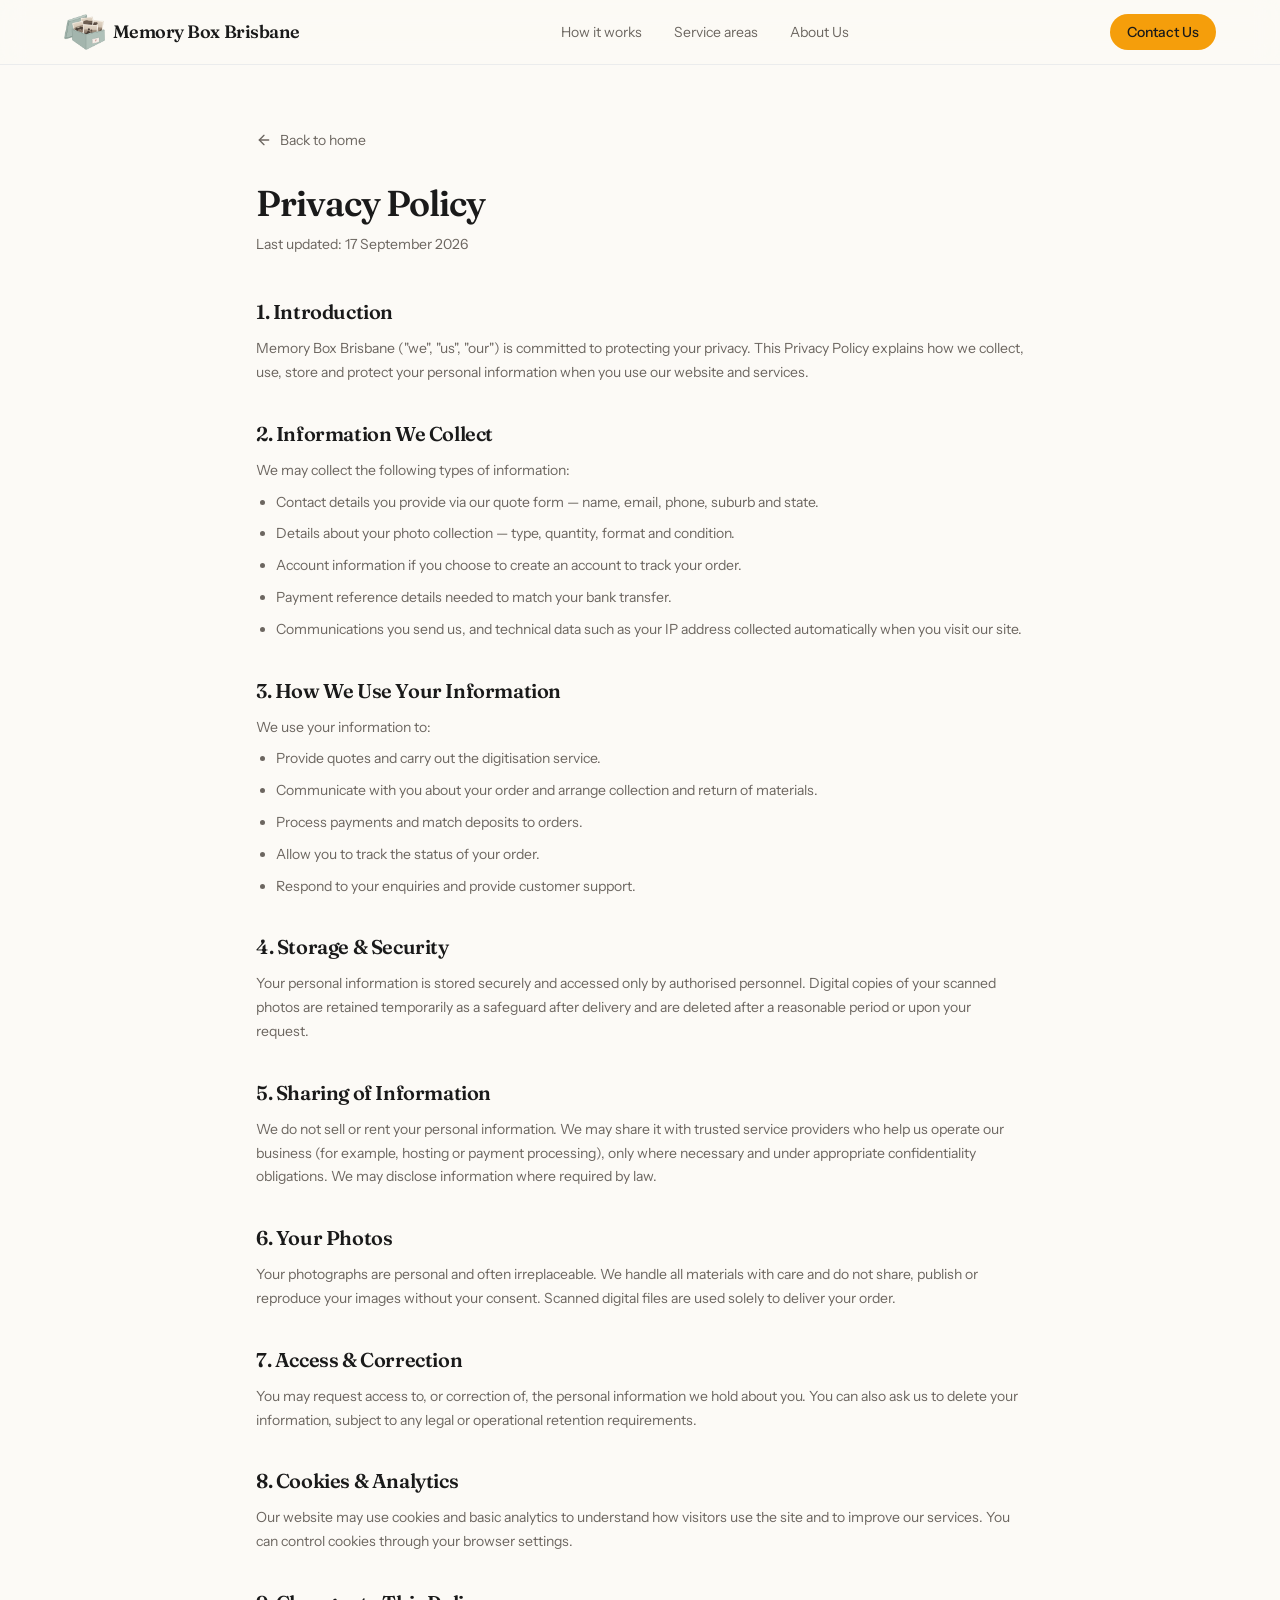
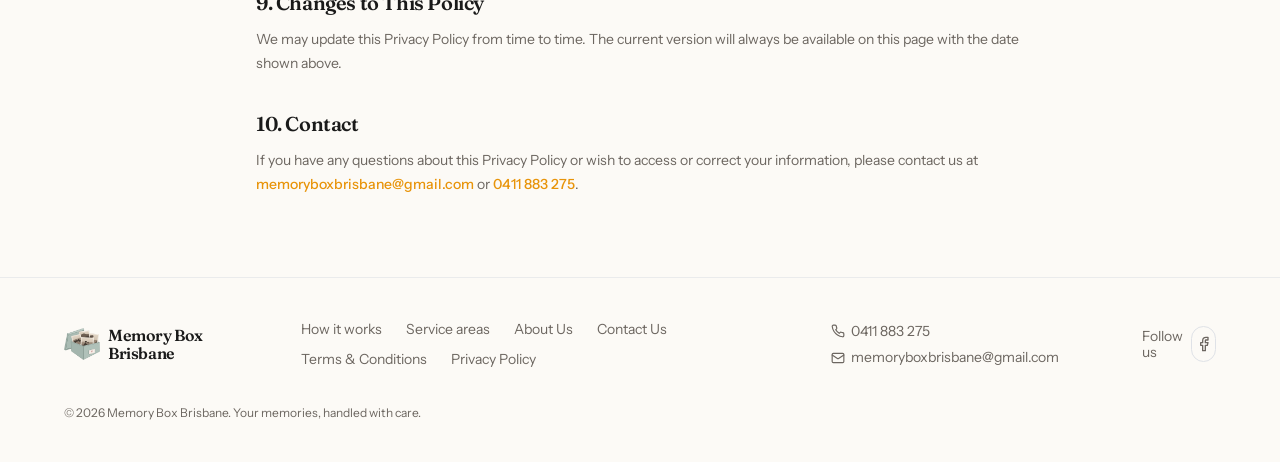
==== commit 1f9fac06: "Replace the camera mark with the Memory Box logo. Use an icon crop of the new artwork in the header " ====
--- a/privacy/index.html
+++ b/privacy/index.html
@@ -8,6 +8,7 @@
   <link rel="canonical" href="https://mymemorybox.com.au/privacy/">
   <meta name="theme-color" content="#fbf8f4">
   <link rel="icon" href="../images/logo.png" type="image/png">
+  <link rel="apple-touch-icon" href="../images/logo.png">
   <link rel="preconnect" href="https://fonts.googleapis.com">
   <link rel="preconnect" href="https://fonts.gstatic.com" crossorigin>
   <link href="https://fonts.googleapis.com/css2?family=Fraunces:opsz,wght@9..144,400;9..144,500;9..144,600;9..144,700&family=Instrument+Sans:wght@400;500;600;700&display=swap" rel="stylesheet">
@@ -18,7 +19,7 @@
   <header class="site-header">
     <div class="wrap header-inner">
       <a class="brand" href="../">
-        <span class="brand-mark"><svg class="icon icon-md" aria-hidden="true"><use href="../icons.svg#i-camera"></use></svg></span>
+        <img class="brand-mark" src="../images/logo-mark.png" alt="" width="270" height="240">
         Memory Box Brisbane
       </a>
       <nav class="nav-desktop" aria-label="Primary">
@@ -116,7 +117,7 @@
     <div class="wrap">
       <div class="footer-row">
         <a class="brand footer-brand" href="../">
-          <span class="brand-mark sm"><svg class="icon" aria-hidden="true"><use href="../icons.svg#i-camera"></use></svg></span>
+          <img class="brand-mark sm" src="../images/logo-mark.png" alt="" width="270" height="240">
           <span class="brand-name">Memory Box Brisbane</span>
         </a>
         <nav class="footer-links" aria-label="Footer">
--- a/css/styles.css
+++ b/css/styles.css
@@ -163,19 +163,19 @@
 }
 
 .brand-mark {
-  width: 2.25rem;
   height: 2.25rem;
-  border-radius: 999px;
-  background: #f59e0b;
-  color: #1a1a1a;
-  display: inline-flex;
-  align-items: center;
-  justify-content: center;
+  width: auto;
+  max-width: none;
+  flex: 0 0 auto;
+  display: block;
+  background: none;
+  border-radius: 0;
+  object-fit: contain;
 }
 
 .brand-mark.sm {
-  width: 2rem;
   height: 2rem;
+  width: auto;
 }
 
 .nav-desktop {
